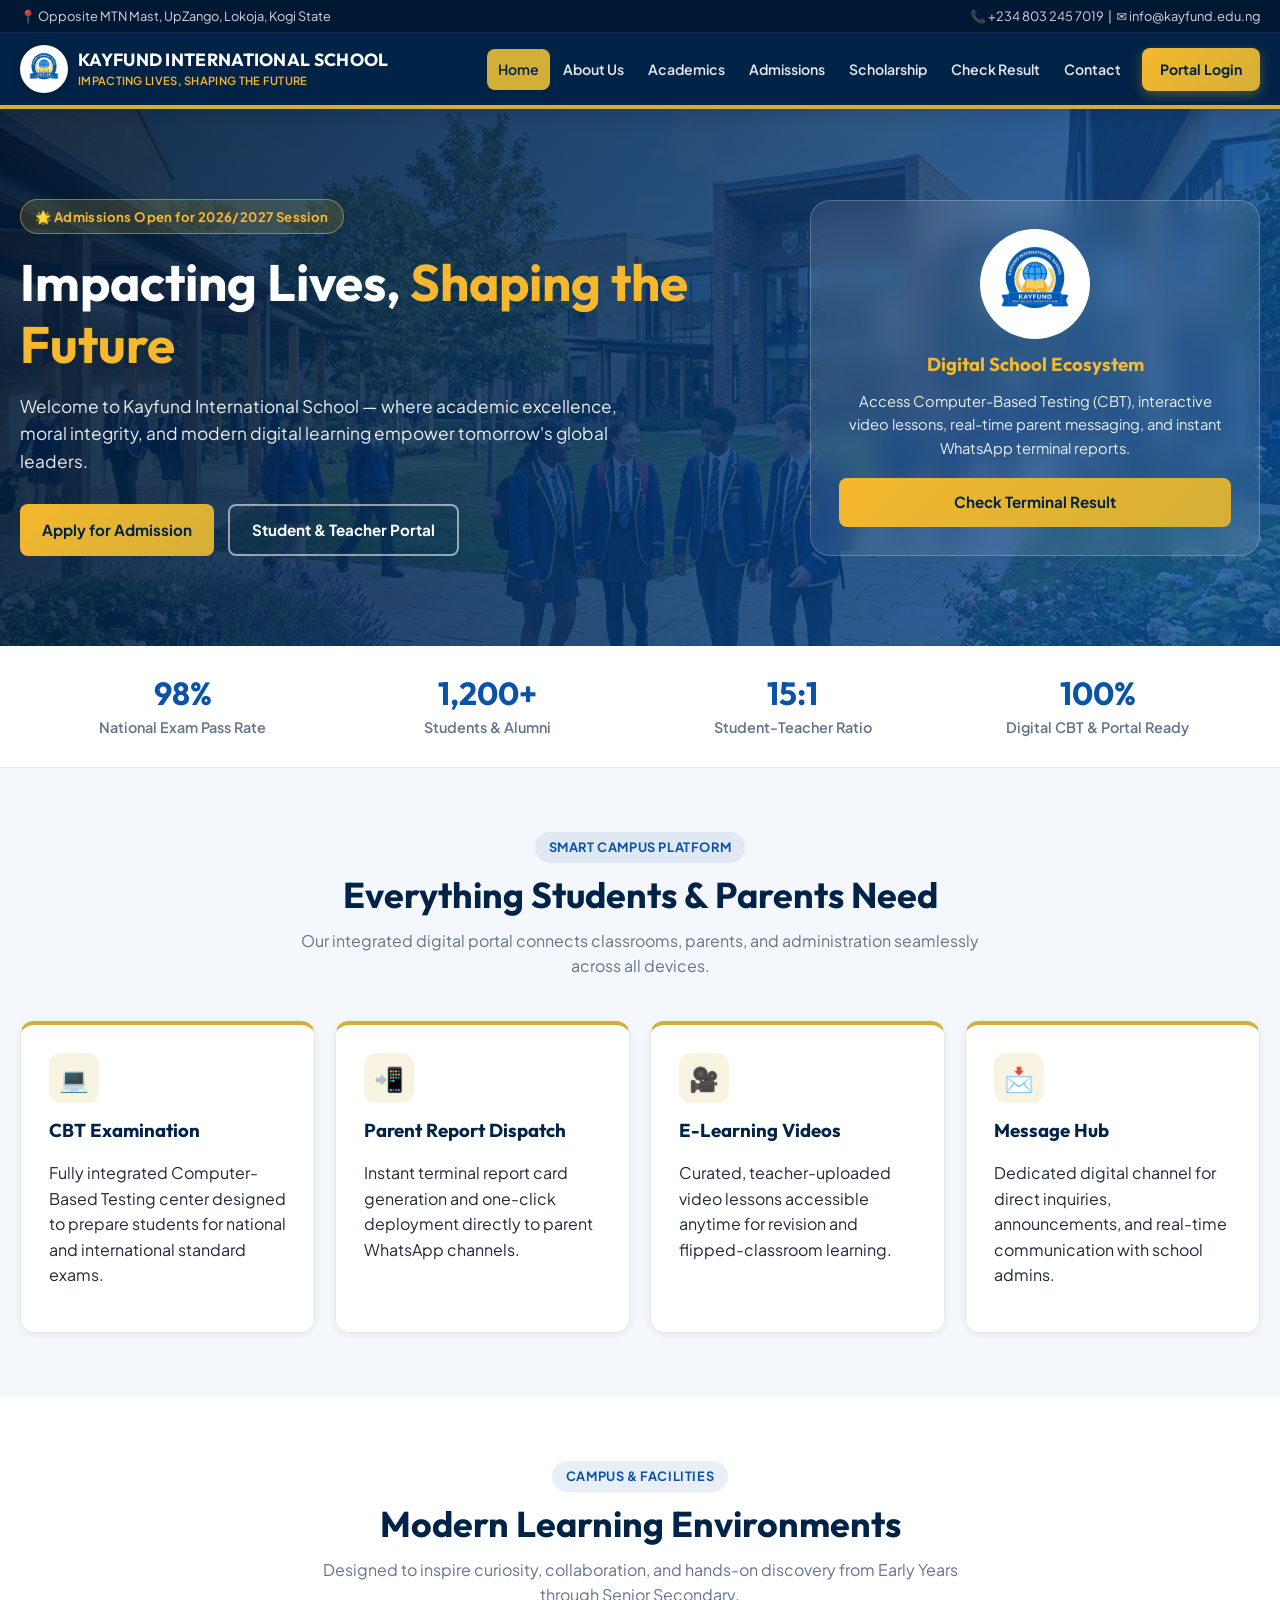
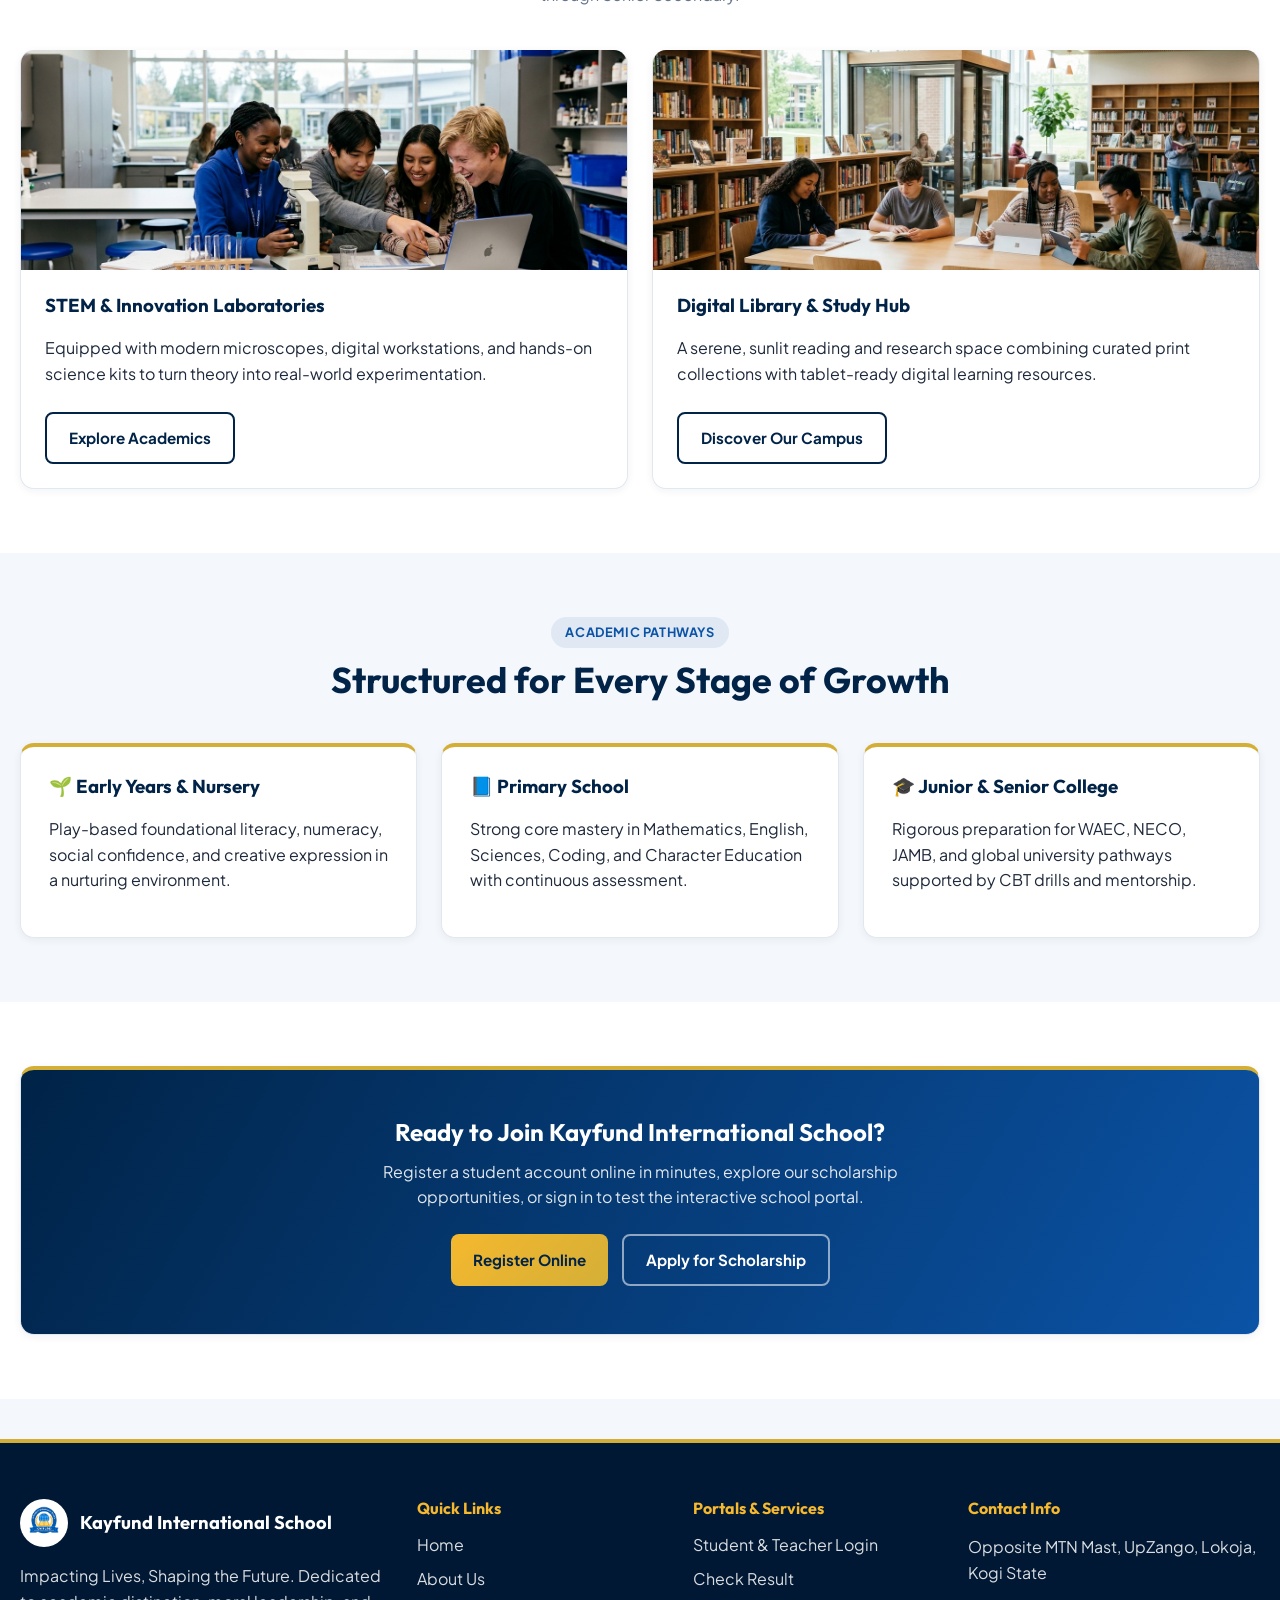
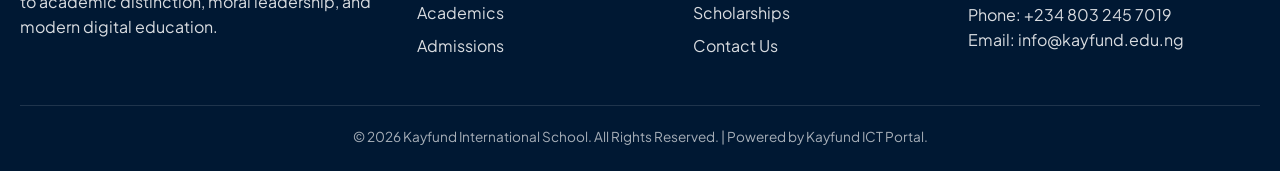
==== index.html @ 0e15cde7 "Initial commit: Kayfund International School multi-page website and demo portal" ====
<!DOCTYPE html>
<html lang="en">
<head>
    <meta charset="UTF-8">
    <meta name="viewport" content="width=device-width, initial-scale=1.0">
    <title>Kayfund International School | Impacting Lives, Shaping the Future</title>
    <link rel="icon" type="image/png" href="assets/images/logo.png">
    <link rel="stylesheet" href="assets/css/styles.css">
</head>
<body>
    <header class="site-header">
        <div class="top-utility">
            <div class="container top-utility-inner">
                <span>📍 Opposite MTN Mast, UpZango, Lokoja, Kogi State</span>
                <span>📞 +234 803 245 7019 &nbsp;|&nbsp; ✉️ info@kayfund.edu.ng</span>
            </div>
        </div>
        <div class="header-main">
            <a href="index.html" class="brand">
                <img src="assets/images/logo.png" alt="Kayfund International School Logo" class="brand-logo">
                <div class="brand-text">
                    <h1>KAYFUND INTERNATIONAL SCHOOL</h1>
                    <p>Impacting Lives, Shaping the Future</p>
                </div>
            </a>
            <button class="nav-toggle" id="nav-toggle" aria-label="Toggle navigation" aria-expanded="false">☰</button>
            <nav class="main-nav" id="main-nav">
                <a href="index.html" class="nav-item active">Home</a>
                <a href="about.html" class="nav-item">About Us</a>
                <a href="academics.html" class="nav-item">Academics</a>
                <a href="admissions.html" class="nav-item">Admissions</a>
                <a href="scholarship.html" class="nav-item">Scholarship</a>
                <a href="results.html" class="nav-item">Check Result</a>
                <a href="contact.html" class="nav-item">Contact</a>
                <a href="login.html" id="nav-portal-cta" class="nav-item nav-cta">Portal Login</a>
            </nav>
        </div>
    </header>

    <section class="hero">
        <div class="hero-inner">
            <div>
                <div class="hero-badge">🌟 Admissions Open for 2026/2027 Session</div>
                <h2>Impacting Lives, <span>Shaping the Future</span></h2>
                <p>Welcome to Kayfund International School — where academic excellence, moral integrity, and modern digital learning empower tomorrow's global leaders.</p>
                <div class="hero-actions">
                    <a href="admissions.html" class="btn btn-gold">Apply for Admission</a>
                    <a href="login.html" class="btn btn-outline">Student &amp; Teacher Portal</a>
                </div>
            </div>
            <div class="hero-card">
                <img src="assets/images/logo.png" alt="Kayfund Crest">
                <h3>Digital School Ecosystem</h3>
                <p>Access Computer-Based Testing (CBT), interactive video lessons, real-time parent messaging, and instant WhatsApp terminal reports.</p>
                <a href="results.html" class="btn btn-gold btn-block">Check Terminal Result</a>
            </div>
        </div>
    </section>

    <section class="stats-strip">
        <div class="container stats-grid">
            <div class="stat-item">
                <h3>98%</h3>
                <p>National Exam Pass Rate</p>
            </div>
            <div class="stat-item">
                <h3>1,200+</h3>
                <p>Students &amp; Alumni</p>
            </div>
            <div class="stat-item">
                <h3>15:1</h3>
                <p>Student-Teacher Ratio</p>
            </div>
            <div class="stat-item">
                <h3>100%</h3>
                <p>Digital CBT &amp; Portal Ready</p>
            </div>
        </div>
    </section>

    <section class="section">
        <div class="container">
            <div class="section-header">
                <span class="section-tag">Smart Campus Platform</span>
                <h2>Everything Students &amp; Parents Need</h2>
                <p>Our integrated digital portal connects classrooms, parents, and administration seamlessly across all devices.</p>
            </div>
            <div class="grid-4">
                <div class="card">
                    <div class="card-icon">💻</div>
                    <h3>CBT Examination</h3>
                    <p>Fully integrated Computer-Based Testing center designed to prepare students for national and international standard exams.</p>
                </div>
                <div class="card">
                    <div class="card-icon">📲</div>
                    <h3>Parent Report Dispatch</h3>
                    <p>Instant terminal report card generation and one-click deployment directly to parent WhatsApp channels.</p>
                </div>
                <div class="card">
                    <div class="card-icon">🎥</div>
                    <h3>E-Learning Videos</h3>
                    <p>Curated, teacher-uploaded video lessons accessible anytime for revision and flipped-classroom learning.</p>
                </div>
                <div class="card">
                    <div class="card-icon">📩</div>
                    <h3>Message Hub</h3>
                    <p>Dedicated digital channel for direct inquiries, announcements, and real-time communication with school admins.</p>
                </div>
            </div>
        </div>
    </section>

    <section class="section section-alt">
        <div class="container">
            <div class="section-header">
                <span class="section-tag">Campus &amp; Facilities</span>
                <h2>Modern Learning Environments</h2>
                <p>Designed to inspire curiosity, collaboration, and hands-on discovery from Early Years through Senior Secondary.</p>
            </div>
            <div class="grid-2">
                <div class="card media-card">
                    <img src="assets/images/stem-lab.jpg" alt="Kayfund STEM and Science Laboratory">
                    <div class="media-card-body">
                        <h3>STEM &amp; Innovation Laboratories</h3>
                        <p>Equipped with modern microscopes, digital workstations, and hands-on science kits to turn theory into real-world experimentation.</p>
                        <a href="academics.html" class="btn btn-outline-dark" style="margin-top:10px;">Explore Academics</a>
                    </div>
                </div>
                <div class="card media-card">
                    <img src="assets/images/library-learning.jpg" alt="Kayfund Digital Library and Study Hub">
                    <div class="media-card-body">
                        <h3>Digital Library &amp; Study Hub</h3>
                        <p>A serene, sunlit reading and research space combining curated print collections with tablet-ready digital learning resources.</p>
                        <a href="about.html" class="btn btn-outline-dark" style="margin-top:10px;">Discover Our Campus</a>
                    </div>
                </div>
            </div>
        </div>
    </section>

    <section class="section">
        <div class="container">
            <div class="section-header">
                <span class="section-tag">Academic Pathways</span>
                <h2>Structured for Every Stage of Growth</h2>
            </div>
            <div class="grid-3">
                <div class="card">
                    <h3>🌱 Early Years &amp; Nursery</h3>
                    <p>Play-based foundational literacy, numeracy, social confidence, and creative expression in a nurturing environment.</p>
                </div>
                <div class="card">
                    <h3>📘 Primary School</h3>
                    <p>Strong core mastery in Mathematics, English, Sciences, Coding, and Character Education with continuous assessment.</p>
                </div>
                <div class="card">
                    <h3>🎓 Junior &amp; Senior College</h3>
                    <p>Rigorous preparation for WAEC, NECO, JAMB, and global university pathways supported by CBT drills and mentorship.</p>
                </div>
            </div>
        </div>
    </section>

    <section class="section section-alt">
        <div class="container">
            <div class="card" style="background: linear-gradient(120deg, var(--navy), var(--royal)); color:#fff; text-align:center; padding:48px 24px; border-top:4px solid var(--gold);">
                <h2 style="color:#fff; margin-bottom:12px;">Ready to Join Kayfund International School?</h2>
                <p style="color:rgba(255,255,255,0.88); max-width:620px; margin:0 auto 24px;">Register a student account online in minutes, explore our scholarship opportunities, or sign in to test the interactive school portal.</p>
                <div class="hero-actions" style="justify-content:center;">
                    <a href="admissions.html" class="btn btn-gold">Register Online</a>
                    <a href="scholarship.html" class="btn btn-outline">Apply for Scholarship</a>
                </div>
            </div>
        </div>
    </section>

    <footer class="site-footer">
        <div class="container">
            <div class="footer-grid">
                <div>
                    <div class="footer-brand">
                        <img src="assets/images/logo.png" alt="Kayfund Logo">
                        <h3>Kayfund International School</h3>
                    </div>
                    <p>Impacting Lives, Shaping the Future. Dedicated to academic distinction, moral leadership, and modern digital education.</p>
                </div>
                <div>
                    <h4>Quick Links</h4>
                    <ul class="footer-links">
                        <li><a href="index.html">Home</a></li>
                        <li><a href="about.html">About Us</a></li>
                        <li><a href="academics.html">Academics</a></li>
                        <li><a href="admissions.html">Admissions</a></li>
                    </ul>
                </div>
                <div>
                    <h4>Portals &amp; Services</h4>
                    <ul class="footer-links">
                        <li><a href="login.html">Student &amp; Teacher Login</a></li>
                        <li><a href="results.html">Check Result</a></li>
                        <li><a href="scholarship.html">Scholarships</a></li>
                        <li><a href="contact.html">Contact Us</a></li>
                    </ul>
                </div>
                <div>
                    <h4>Contact Info</h4>
                    <p>Opposite MTN Mast, UpZango, Lokoja, Kogi State</p>
                    <p>Phone: +234 803 245 7019<br>Email: info@kayfund.edu.ng</p>
                </div>
            </div>
            <div class="footer-bottom">
                &copy; 2026 Kayfund International School. All Rights Reserved. | Powered by Kayfund ICT Portal.
            </div>
        </div>
    </footer>

    <script src="assets/js/app.js"></script>
</body>
</html>
---- assets/css/styles.css ----
/* ==========================================================================
   Kayfund International School - Modern Design System
   Brand Colors: Deep Navy (#002347), Royal Blue (#0b53a6), Gold (#d4af37)
   ========================================================================== */

@import url('https://fonts.googleapis.com/css2?family=Outfit:wght@500;600;700;800&family=Plus+Jakarta+Sans:wght@400;500;600;700&display=swap');

:root {
    --navy: #002347;
    --navy-dark: #001833;
    --royal: #0b53a6;
    --gold: #d4af37;
    --gold-bright: #f5b82e;
    --gold-soft: rgba(212, 175, 55, 0.14);
    --bg: #f4f7fb;
    --surface: #ffffff;
    --surface-alt: #f8fafc;
    --text: #1e293b;
    --text-muted: #64748b;
    --border: #e2e8f0;
    --green: #10b981;
    --red: #ef4444;
    --purple: #7c3aed;
    --shadow-sm: 0 2px 8px rgba(0, 35, 71, 0.06);
    --shadow-md: 0 10px 30px rgba(0, 35, 71, 0.08);
    --shadow-lg: 0 20px 45px rgba(0, 35, 71, 0.14);
    --radius-sm: 8px;
    --radius-md: 14px;
    --radius-lg: 20px;
    --transition: all 0.25s cubic-bezier(0.4, 0, 0.2, 1);
}

*, *::before, *::after {
    box-sizing: border-box;
}

html {
    scroll-behavior: smooth;
    overflow-x: hidden;
}

body {
    margin: 0;
    font-family: 'Plus Jakarta Sans', 'Segoe UI', system-ui, -apple-system, sans-serif;
    background: var(--bg);
    color: var(--text);
    line-height: 1.6;
    -webkit-font-smoothing: antialiased;
    overflow-x: hidden;
}

h1, h2, h3, h4 {
    font-family: 'Outfit', 'Segoe UI', sans-serif;
    color: var(--navy);
    line-height: 1.2;
    margin-top: 0;
}

a {
    color: inherit;
    text-decoration: none;
}

img {
    max-width: 100%;
    display: block;
}

.container {
    width: 100%;
    max-width: 1280px;
    margin: 0 auto;
    padding: 0 20px;
}

.hidden {
    display: none !important;
}

/* ==========================================================================
   Header & Navigation
   ========================================================================== */
.site-header {
    background: var(--navy);
    color: #fff;
    border-bottom: 4px solid var(--gold);
    position: sticky;
    top: 0;
    z-index: 1000;
    box-shadow: 0 4px 20px rgba(0, 0, 0, 0.15);
}

.top-utility {
    background: var(--navy-dark);
    font-size: 0.8rem;
    color: rgba(255, 255, 255, 0.82);
    padding: 6px 0;
    border-bottom: 1px solid rgba(255, 255, 255, 0.08);
}

.top-utility-inner {
    display: flex;
    justify-content: space-between;
    align-items: center;
    flex-wrap: wrap;
    gap: 8px;
}

.top-utility span {
    display: inline-flex;
    align-items: center;
    gap: 6px;
}

.header-main {
    display: flex;
    justify-content: space-between;
    align-items: center;
    padding: 12px 20px;
    max-width: 1280px;
    margin: 0 auto;
    gap: 16px;
}

.brand {
    display: flex;
    align-items: center;
    gap: 10px;
    min-width: 0;
    flex: 1 1 auto;
}

.brand-logo {
    width: 48px;
    height: 48px;
    border-radius: 50%;
    background: #fff;
    padding: 2px;
    object-fit: contain;
    flex-shrink: 0;
    box-shadow: 0 2px 10px rgba(0, 0, 0, 0.25);
}

.brand-text {
    min-width: 0;
}

.brand-text h1 {
    margin: 0;
    font-size: 1.1rem;
    color: #fff;
    letter-spacing: 0.3px;
}

.brand-text p {
    margin: 2px 0 0;
    font-size: 0.7rem;
    color: var(--gold-bright);
    font-weight: 600;
    letter-spacing: 0.3px;
    text-transform: uppercase;
}

.nav-toggle {
    display: none;
    flex-shrink: 0;
    background: rgba(255, 255, 255, 0.1);
    border: 1px solid rgba(255, 255, 255, 0.2);
    color: #fff;
    font-size: 1.3rem;
    padding: 8px 12px;
    border-radius: var(--radius-sm);
    cursor: pointer;
}

.main-nav {
    display: flex;
    align-items: center;
    gap: 2px;
    flex-shrink: 0;
}

.nav-item {
    padding: 9px 11px;
    color: rgba(255, 255, 255, 0.9);
    font-weight: 600;
    font-size: 0.88rem;
    border-radius: var(--radius-sm);
    transition: var(--transition);
    white-space: nowrap;
}

.nav-item:hover {
    background: rgba(255, 255, 255, 0.12);
    color: var(--gold-bright);
}

.nav-item.active {
    background: var(--gold);
    color: var(--navy);
}

.nav-cta {
    margin-left: 8px;
    background: linear-gradient(135deg, var(--gold-bright), var(--gold));
    color: var(--navy) !important;
    font-weight: 700;
    padding: 10px 18px;
    box-shadow: 0 4px 12px rgba(212, 175, 55, 0.35);
}

.nav-cta:hover {
    transform: translateY(-1px);
    box-shadow: 0 6px 16px rgba(212, 175, 55, 0.45);
}

/* ==========================================================================
   Hero & Page Banners
   ========================================================================== */
.hero {
    position: relative;
    background: linear-gradient(120deg, rgba(0, 24, 51, 0.9), rgba(11, 83, 166, 0.78)),
                url('../images/hero-campus.jpg') center/cover no-repeat;
    color: #fff;
    padding: 90px 20px;
    overflow: hidden;
}

.hero-inner {
    max-width: 1280px;
    margin: 0 auto;
    display: grid;
    grid-template-columns: 1.25fr 0.75fr;
    gap: 40px;
    align-items: center;
}

.hero-badge {
    display: inline-flex;
    align-items: center;
    gap: 8px;
    background: rgba(212, 175, 55, 0.18);
    border: 1px solid rgba(245, 184, 46, 0.5);
    color: var(--gold-bright);
    padding: 6px 14px;
    border-radius: 999px;
    font-size: 0.82rem;
    font-weight: 700;
    margin-bottom: 18px;
    letter-spacing: 0.4px;
}

.hero h2 {
    font-size: clamp(2.1rem, 4vw, 3.3rem);
    color: #fff;
    margin-bottom: 16px;
}

.hero h2 span {
    color: var(--gold-bright);
}

.hero p {
    font-size: 1.08rem;
    color: rgba(255, 255, 255, 0.9);
    max-width: 600px;
    margin-bottom: 28px;
}

.hero-actions {
    display: flex;
    flex-wrap: wrap;
    gap: 14px;
}

.hero-card {
    background: rgba(255, 255, 255, 0.1);
    backdrop-filter: blur(12px);
    border: 1px solid rgba(255, 255, 255, 0.22);
    border-radius: var(--radius-lg);
    padding: 28px;
    text-align: center;
}

.hero-card img {
    width: 110px;
    height: 110px;
    margin: 0 auto 14px;
    border-radius: 50%;
    background: #fff;
    padding: 4px;
}

.hero-card h3 {
    color: var(--gold-bright);
    margin-bottom: 8px;
}

.hero-card p {
    font-size: 0.92rem;
    margin-bottom: 18px;
}

.page-banner {
    background: linear-gradient(120deg, var(--navy-dark), var(--royal));
    color: #fff;
    padding: 56px 20px;
    text-align: center;
    border-bottom: 4px solid var(--gold);
}

.page-banner h1 {
    color: #fff;
    font-size: clamp(1.8rem, 3.2vw, 2.6rem);
    margin-bottom: 10px;
}

.page-banner p {
    color: rgba(255, 255, 255, 0.85);
    max-width: 650px;
    margin: 0 auto;
}

/* ==========================================================================
   Stats Bar & Sections
   ========================================================================== */
.stats-strip {
    background: var(--surface);
    border-bottom: 1px solid var(--border);
    padding: 28px 20px;
}

.stats-grid {
    display: grid;
    grid-template-columns: repeat(4, 1fr);
    gap: 20px;
    text-align: center;
}

.stat-item h3 {
    font-size: 2rem;
    color: var(--royal);
    margin-bottom: 4px;
}

.stat-item p {
    margin: 0;
    font-size: 0.9rem;
    color: var(--text-muted);
    font-weight: 600;
}

.section {
    padding: 64px 0;
}

.section-alt {
    background: var(--surface);
}

.section-header {
    text-align: center;
    max-width: 680px;
    margin: 0 auto 42px;
}

.section-tag {
    display: inline-block;
    color: var(--royal);
    background: rgba(11, 83, 166, 0.09);
    padding: 5px 14px;
    border-radius: 999px;
    font-size: 0.8rem;
    font-weight: 700;
    text-transform: uppercase;
    letter-spacing: 0.6px;
    margin-bottom: 10px;
}

.section-header h2 {
    font-size: clamp(1.7rem, 2.8vw, 2.3rem);
    margin-bottom: 12px;
}

.section-header p {
    color: var(--text-muted);
    margin: 0;
}

/* ==========================================================================
   Cards & Grids
   ========================================================================== */
.grid-2 {
    display: grid;
    grid-template-columns: repeat(2, 1fr);
    gap: 24px;
}

.grid-3 {
    display: grid;
    grid-template-columns: repeat(3, 1fr);
    gap: 24px;
}

.grid-4 {
    display: grid;
    grid-template-columns: repeat(4, 1fr);
    gap: 20px;
}

.card {
    background: var(--surface);
    border-radius: var(--radius-md);
    padding: 28px;
    box-shadow: var(--shadow-sm);
    border: 1px solid var(--border);
    border-top: 4px solid var(--gold);
    transition: var(--transition);
}

.card:hover {
    transform: translateY(-3px);
    box-shadow: var(--shadow-md);
}

.card-icon {
    width: 50px;
    height: 50px;
    border-radius: 12px;
    background: var(--gold-soft);
    color: var(--navy);
    display: flex;
    align-items: center;
    justify-content: center;
    font-size: 1.5rem;
    margin-bottom: 16px;
}

.media-card {
    padding: 0;
    overflow: hidden;
    border-top: none;
}

.media-card img {
    width: 100%;
    height: 220px;
    object-fit: cover;
}

.media-card-body {
    padding: 24px;
}

/* ==========================================================================
   Buttons & Forms
   ========================================================================== */
.btn {
    display: inline-flex;
    align-items: center;
    justify-content: center;
    gap: 8px;
    padding: 12px 22px;
    background: var(--navy);
    color: #fff;
    border: none;
    border-radius: var(--radius-sm);
    font-family: inherit;
    font-size: 0.95rem;
    font-weight: 700;
    cursor: pointer;
    transition: var(--transition);
    text-align: center;
}

.btn:hover {
    background: var(--royal);
    transform: translateY(-1px);
}

.btn-block {
    width: 100%;
}

.btn-gold {
    background: linear-gradient(135deg, var(--gold-bright), var(--gold));
    color: var(--navy);
}

.btn-gold:hover {
    background: var(--gold-bright);
    color: var(--navy-dark);
}

.btn-outline {
    background: transparent;
    border: 2px solid rgba(255, 255, 255, 0.55);
    color: #fff;
}

.btn-outline:hover {
    background: rgba(255, 255, 255, 0.14);
    border-color: #fff;
}

.btn-outline-dark {
    background: transparent;
    border: 2px solid var(--navy);
    color: var(--navy);
}

.btn-outline-dark:hover {
    background: var(--navy);
    color: #fff;
}

.btn-whatsapp {
    background: #25D366;
    color: #fff;
}

.btn-whatsapp:hover {
    background: #1da851;
}

.btn-purple {
    background: var(--purple);
    color: #fff;
}

.btn-purple:hover {
    background: #6d28d9;
}

.btn-green {
    background: var(--green);
    color: #fff;
}

.btn-green:hover {
    background: #059669;
}

.form-group {
    margin-bottom: 16px;
}

.form-group label {
    display: block;
    font-size: 0.88rem;
    font-weight: 600;
    color: var(--navy);
    margin-bottom: 6px;
}

input, select, textarea {
    width: 100%;
    padding: 12px 14px;
    border: 1.5px solid var(--border);
    border-radius: var(--radius-sm);
    font-family: inherit;
    font-size: 0.95rem;
    color: var(--text);
    background: #fff;
    transition: border-color 0.2s, box-shadow 0.2s;
}

input:focus, select:focus, textarea:focus {
    outline: none;
    border-color: var(--royal);
    box-shadow: 0 0 0 3px rgba(11, 83, 166, 0.12);
}

/* ==========================================================================
   Auth Tabs & Demo Helpers
   ========================================================================== */
.auth-tabs {
    display: grid;
    grid-template-columns: 1fr 1fr;
    gap: 8px;
    background: var(--bg);
    padding: 6px;
    border-radius: var(--radius-sm);
    margin-bottom: 22px;
}

.auth-tab {
    padding: 10px;
    border: none;
    background: transparent;
    font-family: inherit;
    font-weight: 700;
    color: var(--text-muted);
    border-radius: 6px;
    cursor: pointer;
    transition: var(--transition);
}

.auth-tab.active {
    background: #fff;
    color: var(--navy);
    box-shadow: var(--shadow-sm);
}

.demo-box {
    background: #f0f7ff;
    border: 1px dashed var(--royal);
    border-radius: var(--radius-sm);
    padding: 14px;
    margin-top: 20px;
    font-size: 0.85rem;
}

.demo-box-actions {
    display: flex;
    flex-wrap: wrap;
    gap: 8px;
    margin-top: 10px;
}

/* ==========================================================================
   Portal Dashboard Layout
   ========================================================================== */
.portal-shell {
    display: grid;
    grid-template-columns: 270px 1fr;
    min-height: calc(100vh - 140px);
    background: var(--surface);
    border-radius: var(--radius-lg);
    overflow: hidden;
    box-shadow: var(--shadow-md);
    border: 1px solid var(--border);
    margin: 28px auto;
}

.portal-sidebar {
    background: var(--navy);
    color: #fff;
    padding: 24px 18px;
    border-right: 4px solid var(--gold);
    display: flex;
    flex-direction: column;
}

.portal-user-badge {
    display: flex;
    align-items: center;
    gap: 12px;
    padding-bottom: 18px;
    margin-bottom: 18px;
    border-bottom: 1px solid rgba(255, 255, 255, 0.14);
}

.portal-user-badge img {
    width: 48px;
    height: 48px;
    border-radius: 50%;
    background: #fff;
    padding: 2px;
}

.portal-nav-link {
    display: flex;
    align-items: center;
    gap: 10px;
    padding: 12px 14px;
    margin: 4px 0;
    border-radius: var(--radius-sm);
    cursor: pointer;
    font-weight: 600;
    font-size: 0.94rem;
    color: rgba(255, 255, 255, 0.88);
    transition: var(--transition);
}

.portal-nav-link:hover {
    background: rgba(255, 255, 255, 0.1);
}

.portal-nav-link.active {
    background: var(--gold);
    color: var(--navy);
    font-weight: 700;
}

.portal-content {
    padding: 32px;
    background: var(--surface-alt);
    overflow-x: auto;
}

.portal-mobile-bar {
    display: none;
    justify-content: space-between;
    align-items: center;
    background: var(--navy);
    color: #fff;
    padding: 12px 16px;
    border-radius: var(--radius-sm);
    margin-bottom: 18px;
}

/* ==========================================================================
   Tables, Messages, CBT, Videos & Report Card
   ========================================================================== */
.table-wrap {
    overflow-x: auto;
}

.data-table {
    width: 100%;
    border-collapse: collapse;
    margin-top: 12px;
    font-size: 0.92rem;
}

.data-table th, .data-table td {
    border: 1px solid var(--border);
    padding: 12px 14px;
    text-align: left;
}

.data-table th {
    background: var(--navy);
    color: #fff;
    font-weight: 600;
}

.data-table tr:nth-child(even) {
    background: var(--surface-alt);
}

.msg-box {
    background: #fff;
    border: 1px solid var(--border);
    border-left: 4px solid var(--royal);
    padding: 16px;
    margin-bottom: 12px;
    border-radius: var(--radius-sm);
}

.msg-meta {
    font-size: 0.8rem;
    color: var(--text-muted);
    margin-top: 8px;
    display: flex;
    justify-content: space-between;
}

.cbt-option {
    display: flex;
    align-items: center;
    gap: 12px;
    background: var(--surface-alt);
    padding: 14px 16px;
    margin: 10px 0;
    border-radius: var(--radius-sm);
    cursor: pointer;
    border: 1.5px solid var(--border);
    transition: var(--transition);
}

.cbt-option:hover {
    background: #eef4fc;
    border-color: var(--royal);
}

.cbt-option input {
    width: auto;
    margin: 0;
}

.video-container {
    position: relative;
    padding-bottom: 56.25%;
    height: 0;
    overflow: hidden;
    border-radius: var(--radius-sm);
    background: #000;
}

.video-container iframe {
    position: absolute;
    inset: 0;
    width: 100%;
    height: 100%;
    border: 0;
}

.report-sheet {
    background: #fff;
    padding: 32px;
    border: 2px solid var(--navy);
    color: #000;
    border-radius: var(--radius-sm);
}

.report-header {
    display: flex;
    align-items: center;
    justify-content: center;
    gap: 18px;
    text-align: center;
    border-bottom: 3px double var(--navy);
    padding-bottom: 16px;
    margin-bottom: 20px;
}

.report-header img {
    width: 72px;
    height: 72px;
    object-fit: contain;
}

.report-grid {
    display: grid;
    grid-template-columns: repeat(2, 1fr);
    gap: 10px 24px;
    margin-bottom: 20px;
    font-size: 0.95rem;
}

.result-table {
    width: 100%;
    border-collapse: collapse;
    margin-top: 10px;
}

.result-table th, .result-table td {
    border: 1px solid #334155;
    padding: 10px;
    text-align: center;
}

.result-table th {
    background: #e2e8f0;
    color: var(--navy);
}

/* ==========================================================================
   Toast Notifications
   ========================================================================== */
.toast-container {
    position: fixed;
    bottom: 24px;
    right: 24px;
    z-index: 9999;
    display: flex;
    flex-direction: column;
    gap: 10px;
}

.toast {
    background: var(--navy);
    color: #fff;
    padding: 14px 20px;
    border-radius: var(--radius-sm);
    border-left: 4px solid var(--gold);
    box-shadow: var(--shadow-lg);
    font-size: 0.92rem;
    font-weight: 600;
    animation: slideIn 0.25s ease-out;
}

.toast.success { border-left-color: var(--green); }
.toast.error { border-left-color: var(--red); }

@keyframes slideIn {
    from { transform: translateX(20px); opacity: 0; }
    to { transform: translateX(0); opacity: 1; }
}

/* ==========================================================================
   Footer
   ========================================================================== */
.site-footer {
    background: var(--navy-dark);
    color: rgba(255, 255, 255, 0.85);
    padding: 56px 0 24px;
    border-top: 4px solid var(--gold);
    margin-top: 40px;
}

.footer-grid {
    display: grid;
    grid-template-columns: 1.5fr 1fr 1fr 1.2fr;
    gap: 32px;
    margin-bottom: 36px;
}

.footer-brand {
    display: flex;
    align-items: center;
    gap: 12px;
    margin-bottom: 14px;
}

.footer-brand img {
    width: 48px;
    height: 48px;
    border-radius: 50%;
    background: #fff;
    padding: 2px;
}

.footer-brand h3 {
    color: #fff;
    margin: 0;
    font-size: 1.15rem;
}

.site-footer h4 {
    color: var(--gold-bright);
    font-size: 1rem;
    margin-bottom: 14px;
}

.footer-links {
    list-style: none;
    padding: 0;
    margin: 0;
}

.footer-links li {
    margin-bottom: 8px;
}

.footer-links a:hover {
    color: var(--gold-bright);
    text-decoration: underline;
}

.footer-bottom {
    border-top: 1px solid rgba(255, 255, 255, 0.12);
    padding-top: 20px;
    text-align: center;
    font-size: 0.85rem;
    color: rgba(255, 255, 255, 0.65);
}

/* ==========================================================================
   Responsive Breakpoints
   ========================================================================== */
@media (max-width: 1024px) {
    .hero-inner {
        grid-template-columns: 1fr;
        text-align: center;
    }
    .hero p {
        margin-left: auto;
        margin-right: auto;
    }
    .hero-actions {
        justify-content: center;
    }
    .grid-4 {
        grid-template-columns: repeat(2, 1fr);
    }
    .footer-grid {
        grid-template-columns: repeat(2, 1fr);
    }
    .portal-shell {
        grid-template-columns: 1fr;
    }
    .portal-sidebar {
        display: none;
        border-right: none;
        border-bottom: 4px solid var(--gold);
    }
    .portal-sidebar.open {
        display: flex;
    }
    .portal-mobile-bar {
        display: flex;
    }
}

@media (max-width: 1060px) {
    .nav-toggle {
        display: inline-flex;
    }
    .main-nav {
        display: none;
        position: absolute;
        top: 100%;
        left: 0;
        right: 0;
        background: var(--navy-dark);
        flex-direction: column;
        align-items: stretch;
        padding: 14px 20px 20px;
        border-bottom: 3px solid var(--gold);
        box-shadow: var(--shadow-lg);
    }
    .main-nav.open {
        display: flex;
    }
    .nav-cta {
        margin-left: 0;
        margin-top: 8px;
    }
}

@media (max-width: 820px) {
    .grid-2, .grid-3 {
        grid-template-columns: 1fr;
    }
    .stats-grid {
        grid-template-columns: repeat(2, 1fr);
    }
    .report-header {
        flex-direction: column;
    }
    .report-grid {
        grid-template-columns: 1fr;
    }
}

@media (max-width: 540px) {
    .top-utility {
        display: none;
    }
    .brand-logo {
        width: 40px;
        height: 40px;
    }
    .brand-text h1 {
        font-size: 0.92rem;
    }
    .brand-text p {
        font-size: 0.62rem;
    }
    .grid-4, .footer-grid {
        grid-template-columns: 1fr;
    }
    .portal-content {
        padding: 20px 16px;
    }
    .card {
        padding: 20px;
    }
}

/* ==========================================================================
   Print Styles (Report Card)
   ========================================================================== */
@media print {
    .site-header, .site-footer, .portal-sidebar, .portal-mobile-bar, .no-print, .toast-container {
        display: none !important;
    }
    body {
        background: #fff;
    }
    .portal-shell {
        display: block;
        border: none;
        box-shadow: none;
        margin: 0;
    }
    .portal-content {
        padding: 0;
        background: #fff;
    }
}
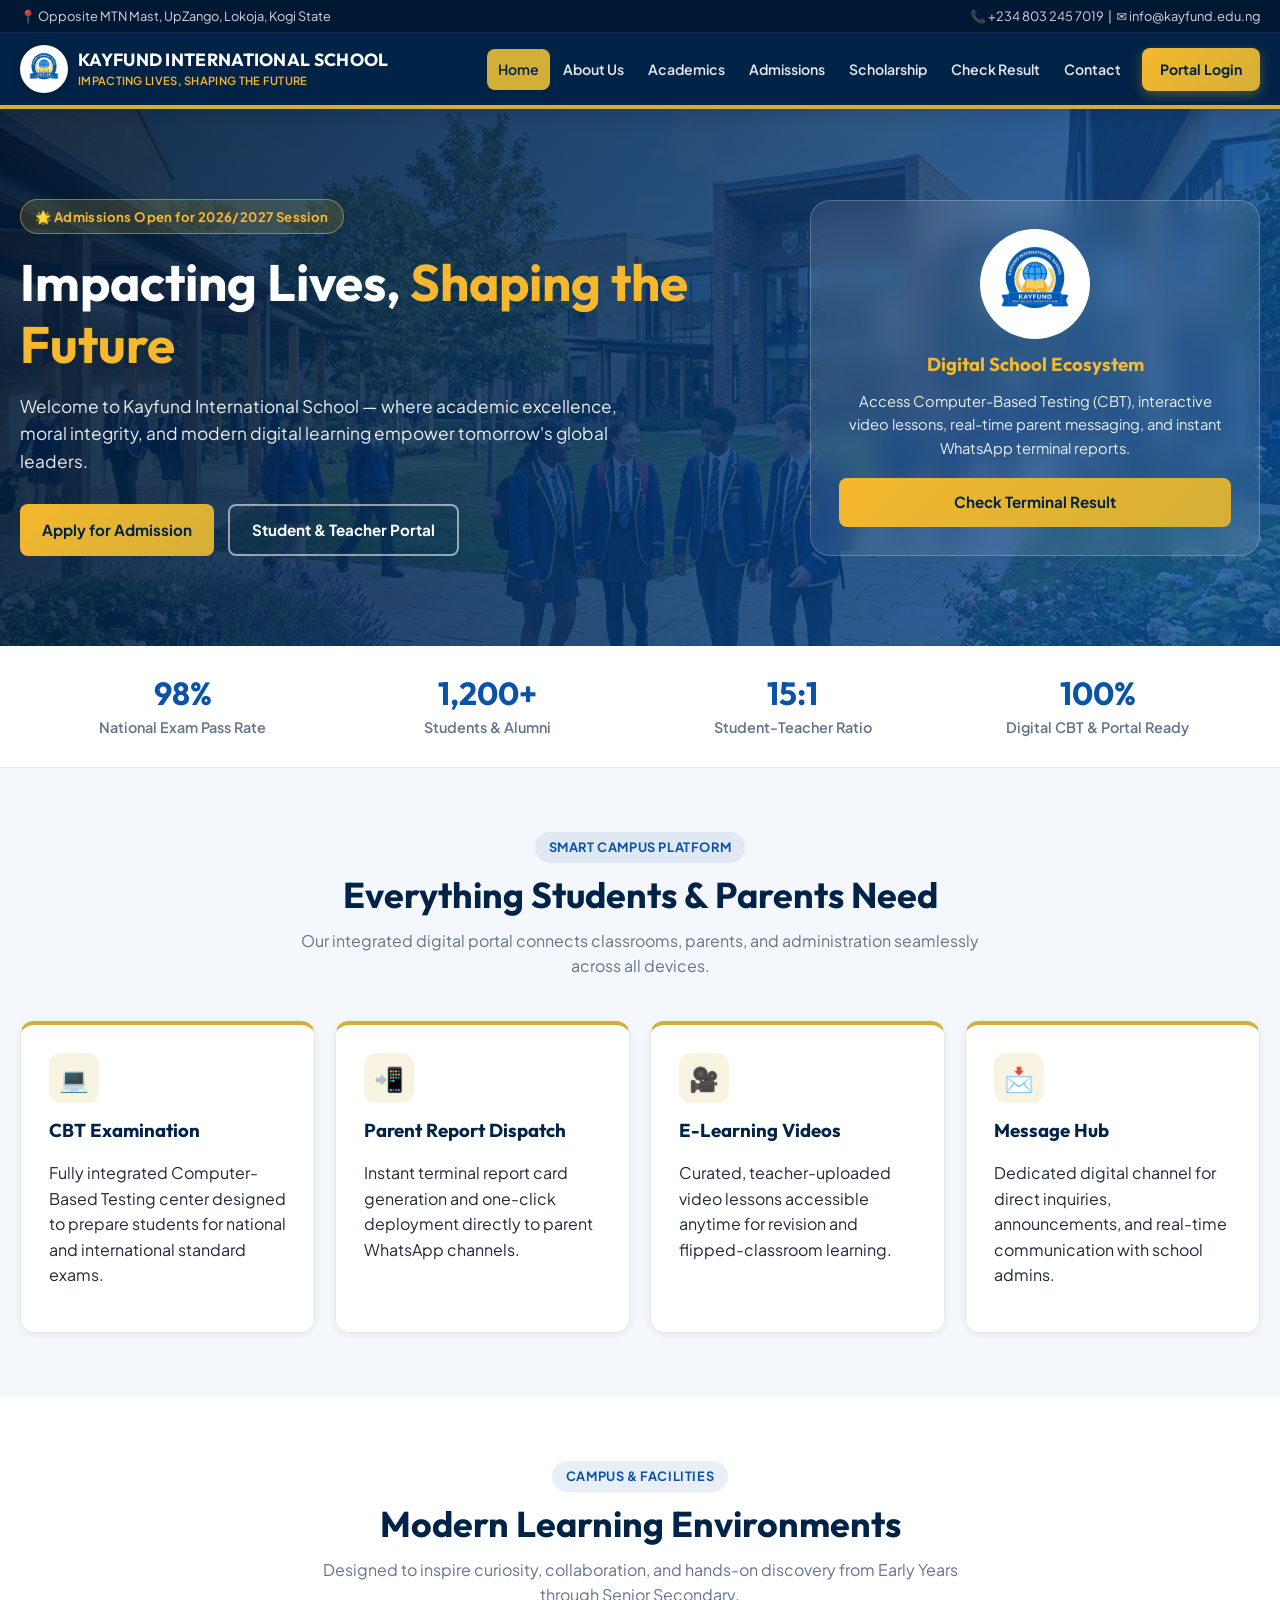
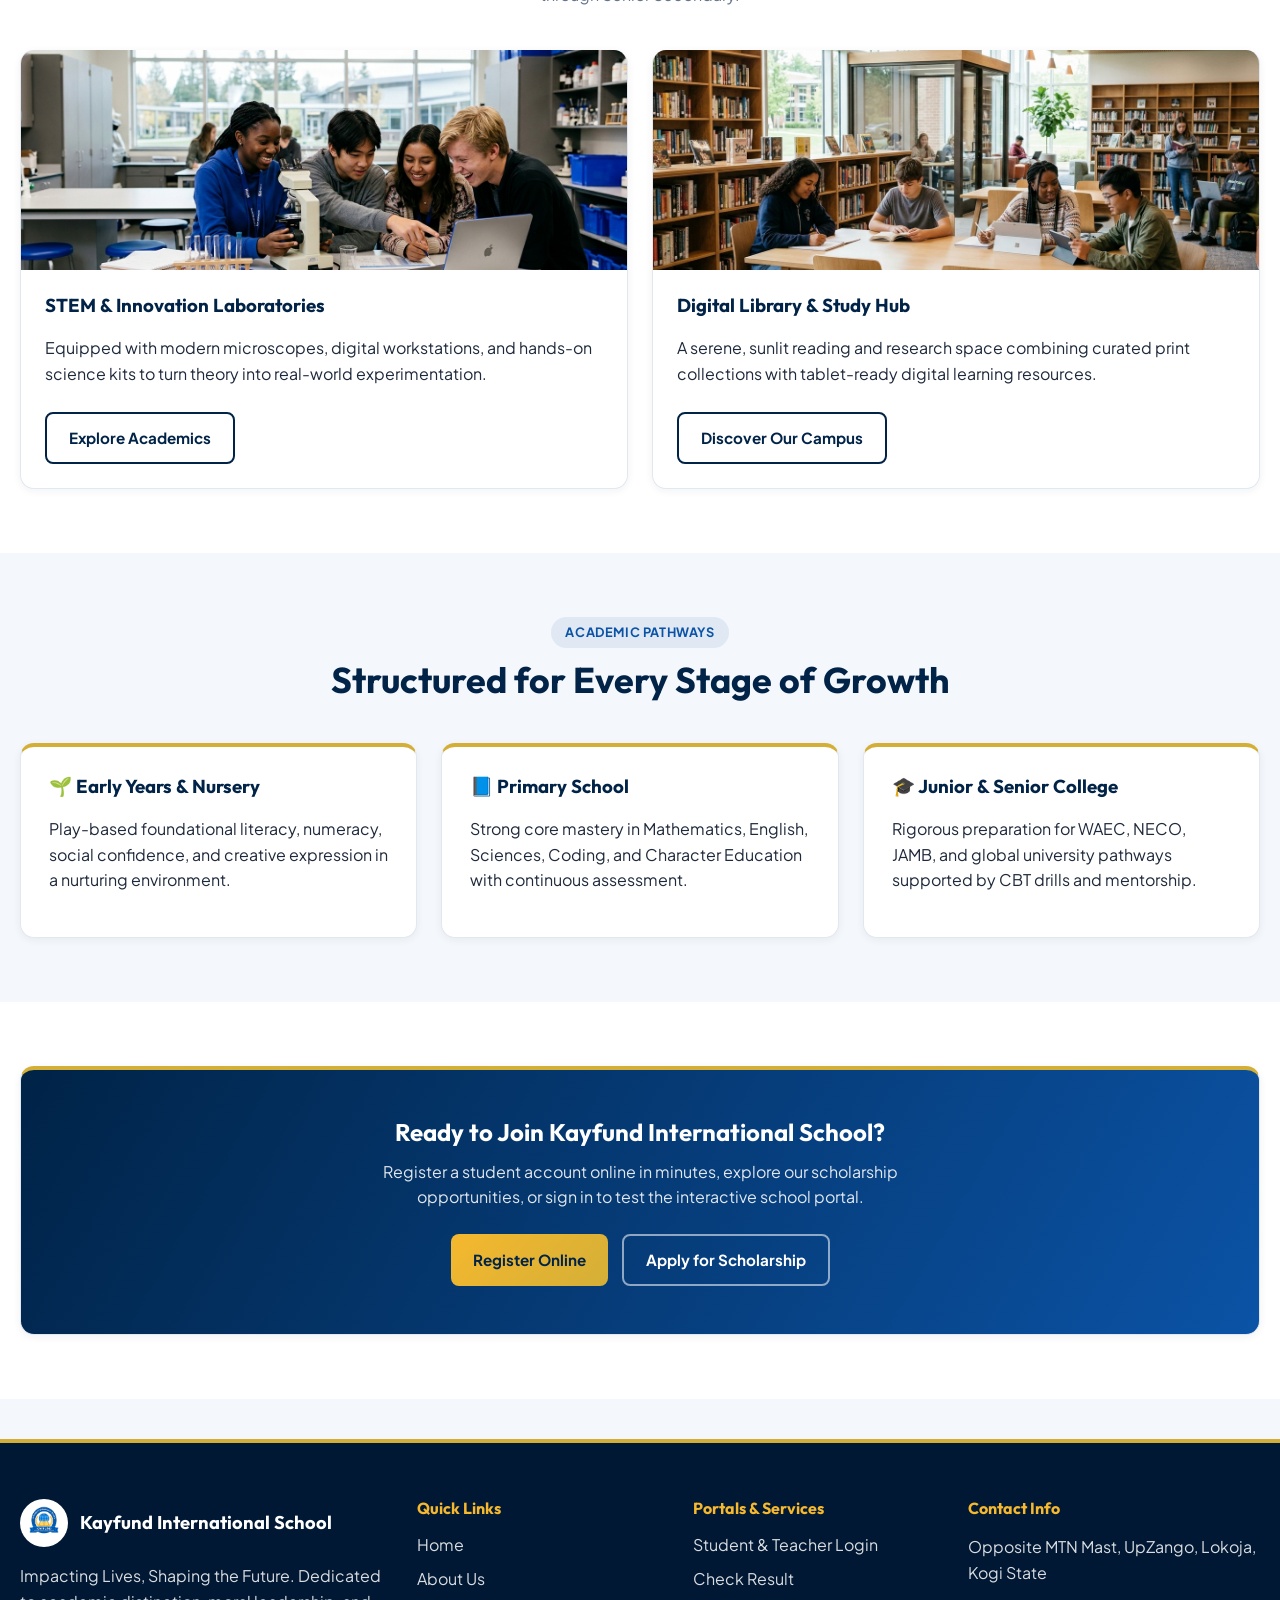
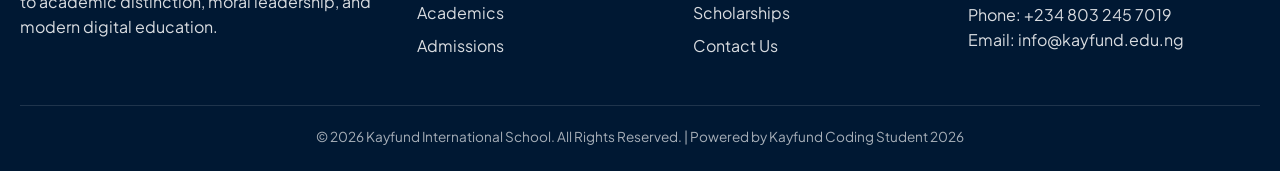
==== commit fa582165: "Update footer credit to Powered by Kayfund Coding Student 2026" ====
--- a/index.html
+++ b/index.html
@@ -209,7 +209,7 @@
                 </div>
             </div>
             <div class="footer-bottom">
-                &copy; 2026 Kayfund International School. All Rights Reserved. | Powered by Kayfund ICT Portal.
+                &copy; 2026 Kayfund International School. All Rights Reserved. | Powered by Kayfund Coding Student 2026
             </div>
         </div>
     </footer>
